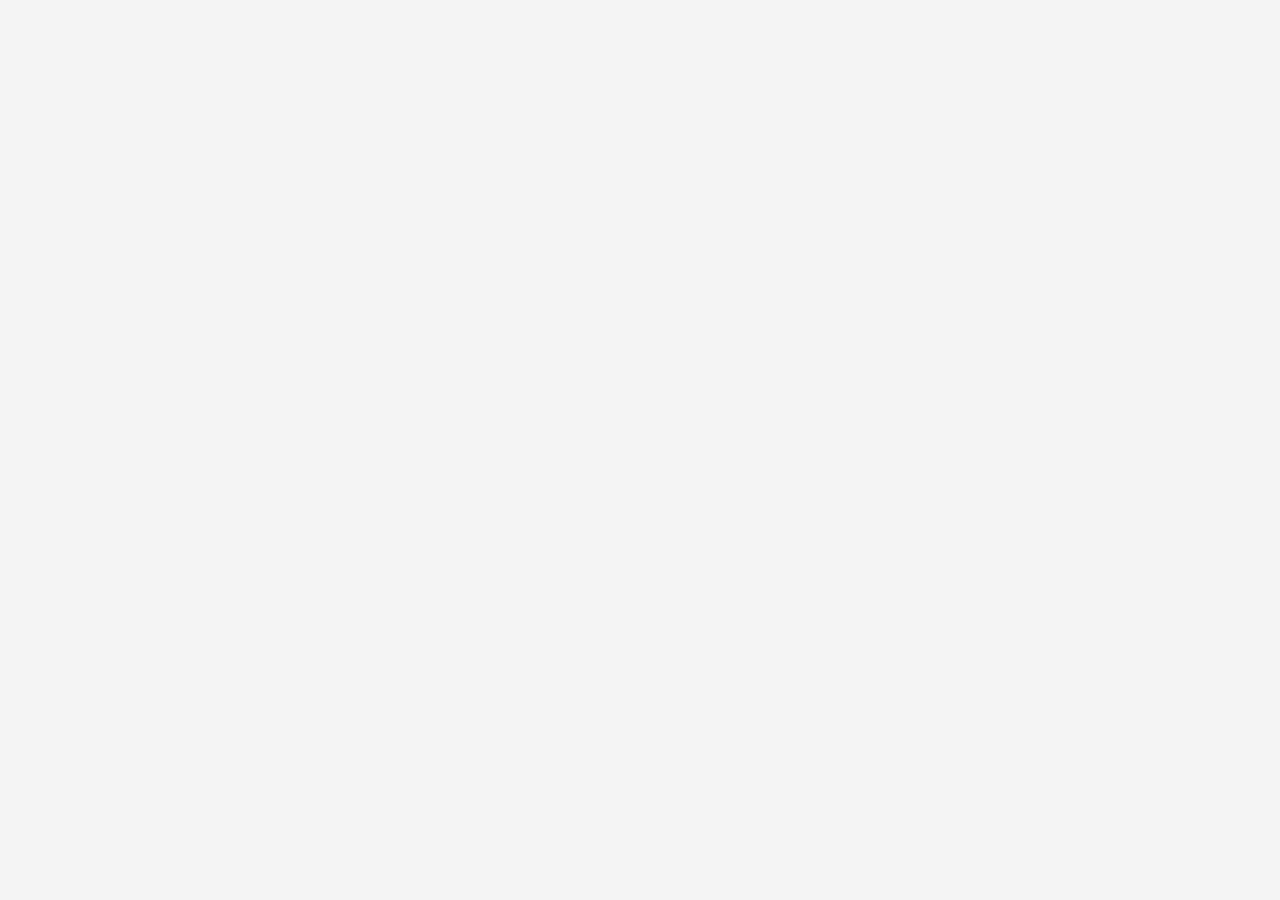
==== about.html @ 8f9e4d4a "sample website for expeirmentation" ====
<!DOCTYPE html>
<html lang="en">
<head>
  <meta charset="UTF-8">
  <meta name="viewport" content="width=device-width, initial-scale=1.0">
  <title>Experimentation | About</title>

  <!-- Adobe Target: pre-hiding snippet (prevents content flicker). Must load before at.js. -->
  <script>
    ;(function (win, doc, style, timeout) {
      var STYLE_ID = 'at-body-style';
      function getParent() { return doc.getElementsByTagName('head')[0]; }
      function addStyle(parent, id, def) {
        if (!parent) { return; }
        var s = doc.createElement('style');
        s.id = id; s.innerHTML = def; parent.appendChild(s);
      }
      function removeStyle(parent, id) {
        if (!parent) { return; }
        var s = doc.getElementById(id);
        if (!s) { return; }
        parent.removeChild(s);
      }
      addStyle(getParent(), STYLE_ID, style);
      setTimeout(function () { removeStyle(getParent(), STYLE_ID); }, timeout);
    }(window, document, 'body {opacity: 0 !important}', 3000));
  </script>

  <!-- Adobe Target: settings (Target-only, no Analytics). Must load before at.js. -->
  <script src="js/target-settings.js"></script>

  <!-- Adobe Target: at.js 2.x (self-hosted). Download from Target UI and place at js/at.js -->
  <script src="js/at.js"></script>

  <link rel="stylesheet" href="css/style.css">
</head>
<body>

  <nav class="navbar">
    <div class="nav-inner">
      <a href="index.html" class="brand">Experimentation</a>
      <button class="nav-toggle" aria-label="Toggle navigation">&#9776;</button>
      <ul class="nav-links" id="navLinks">
        <li><a href="index.html">Home</a></li>
        <li><a href="images.html">Images &amp; GIFs</a></li>
        <li><a href="video.html">Video</a></li>
        <li><a href="slider.html">Slider</a></li>
        <li><a href="about.html" class="active">About</a></li>
      </ul>
    </div>
  </nav>

  <main class="container">
    <h1>About this site</h1>

    <h2 class="section-title">Purpose</h2>
    <p>
      This is an experimentation website used to explore common web building
      blocks: multiple pages, navigation, headings, image galleries, animated
      GIFs, video players and an interactive slider.
    </p>

    <h2 class="section-title" style="margin-top:30px;">Tech</h2>
    <p>
      It is a static site built with plain HTML, CSS and JavaScript, and is
      designed to be hosted on GitHub Pages. Adobe Target's at.js is integrated
      on every page to support experimentation and personalization.
    </p>

    <h3>Pages</h3>
    <ul>
      <li><strong>Home</strong> &ndash; landing page and overview.</li>
      <li><strong>Images &amp; GIFs</strong> &ndash; responsive gallery.</li>
      <li><strong>Video</strong> &ndash; HTML5 and embedded video.</li>
      <li><strong>Slider</strong> &ndash; auto-playing carousel.</li>
    </ul>
  </main>

  <footer class="footer">
    <p>Built as an experimentation project &middot; Hosted on GitHub Pages</p>
  </footer>

  <script src="js/main.js"></script>
</body>
</html>
---- css/style.css ----
:root {
  --primary: #007BFF;
  --primary-dark: #0056b3;
  --bg: #f4f4f4;
  --text: #222;
  --muted: #666;
  --card: #ffffff;
}

* { box-sizing: border-box; }

body {
  font-family: Arial, Helvetica, sans-serif;
  background: var(--bg);
  color: var(--text);
  margin: 0;
  line-height: 1.6;
}

/* Navigation */
.navbar {
  background: var(--card);
  box-shadow: 0 2px 6px rgba(0, 0, 0, 0.08);
  position: sticky;
  top: 0;
  z-index: 100;
}

.nav-inner {
  max-width: 1100px;
  margin: 0 auto;
  display: flex;
  align-items: center;
  justify-content: space-between;
  padding: 14px 20px;
}

.brand {
  font-weight: bold;
  font-size: 1.2rem;
  color: var(--primary);
  text-decoration: none;
}

.nav-links {
  list-style: none;
  display: flex;
  gap: 20px;
  margin: 0;
  padding: 0;
}

.nav-links a {
  text-decoration: none;
  color: var(--text);
  padding: 6px 4px;
  transition: color 0.2s;
}

.nav-links a:hover,
.nav-links a.active {
  color: var(--primary);
  border-bottom: 2px solid var(--primary);
}

.nav-toggle {
  display: none;
  background: none;
  border: none;
  font-size: 1.5rem;
  cursor: pointer;
}

/* Layout */
.container {
  max-width: 1100px;
  margin: 0 auto;
  padding: 40px 20px;
}

.hero {
  text-align: center;
  padding: 70px 20px;
  background: linear-gradient(135deg, var(--primary), var(--primary-dark));
  color: #fff;
}

.hero h1 { font-size: 2.6rem; margin: 0 0 10px; }
.hero p { font-size: 1.1rem; opacity: 0.95; }

h2.section-title {
  border-left: 5px solid var(--primary);
  padding-left: 12px;
  margin-top: 0;
}

/* Buttons */
.btn {
  display: inline-block;
  background: var(--primary);
  color: #fff;
  border: none;
  padding: 10px 22px;
  border-radius: 5px;
  cursor: pointer;
  text-decoration: none;
  transition: background 0.2s;
}

.btn:hover { background: var(--primary-dark); }

/* Cards + grid */
.grid {
  display: grid;
  grid-template-columns: repeat(auto-fill, minmax(220px, 1fr));
  gap: 20px;
}

.card {
  background: var(--card);
  border-radius: 10px;
  box-shadow: 0 4px 10px rgba(0, 0, 0, 0.1);
  overflow: hidden;
}

.card img { width: 100%; display: block; }
.card .card-body { padding: 14px; }
.card h3 { margin: 0 0 6px; }
.card p { margin: 0; color: var(--muted); font-size: 0.9rem; }

/* Media */
.media-frame {
  width: 100%;
  border-radius: 10px;
  overflow: hidden;
  box-shadow: 0 4px 10px rgba(0, 0, 0, 0.1);
}

video, iframe { display: block; width: 100%; border: none; }

.footer {
  text-align: center;
  padding: 24px;
  color: var(--muted);
  font-size: 0.9rem;
}

/* Slider / carousel */
.slider {
  position: relative;
  max-width: 800px;
  margin: 0 auto;
  border-radius: 10px;
  overflow: hidden;
  box-shadow: 0 4px 10px rgba(0, 0, 0, 0.1);
}

.slides {
  display: flex;
  transition: transform 0.4s ease;
}

.slides img {
  min-width: 100%;
  height: 420px;
  object-fit: cover;
}

.slider-btn {
  position: absolute;
  top: 50%;
  transform: translateY(-50%);
  background: rgba(0, 0, 0, 0.5);
  color: #fff;
  border: none;
  font-size: 1.8rem;
  padding: 8px 16px;
  cursor: pointer;
}

.slider-btn:hover { background: rgba(0, 0, 0, 0.75); }
.slider-btn.prev { left: 0; }
.slider-btn.next { right: 0; }

.dots {
  text-align: center;
  padding: 14px 0;
}

.dot {
  height: 12px;
  width: 12px;
  margin: 0 4px;
  background: #ccc;
  border-radius: 50%;
  display: inline-block;
  cursor: pointer;
  border: none;
}

.dot.active { background: var(--primary); }

/* Responsive */
@media (max-width: 700px) {
  .nav-links {
    display: none;
    position: absolute;
    top: 56px;
    right: 0;
    background: var(--card);
    flex-direction: column;
    width: 200px;
    padding: 12px;
    box-shadow: 0 4px 10px rgba(0, 0, 0, 0.1);
  }
  .nav-links.open { display: flex; }
  .nav-toggle { display: block; }
  .slides img { height: 260px; }
}
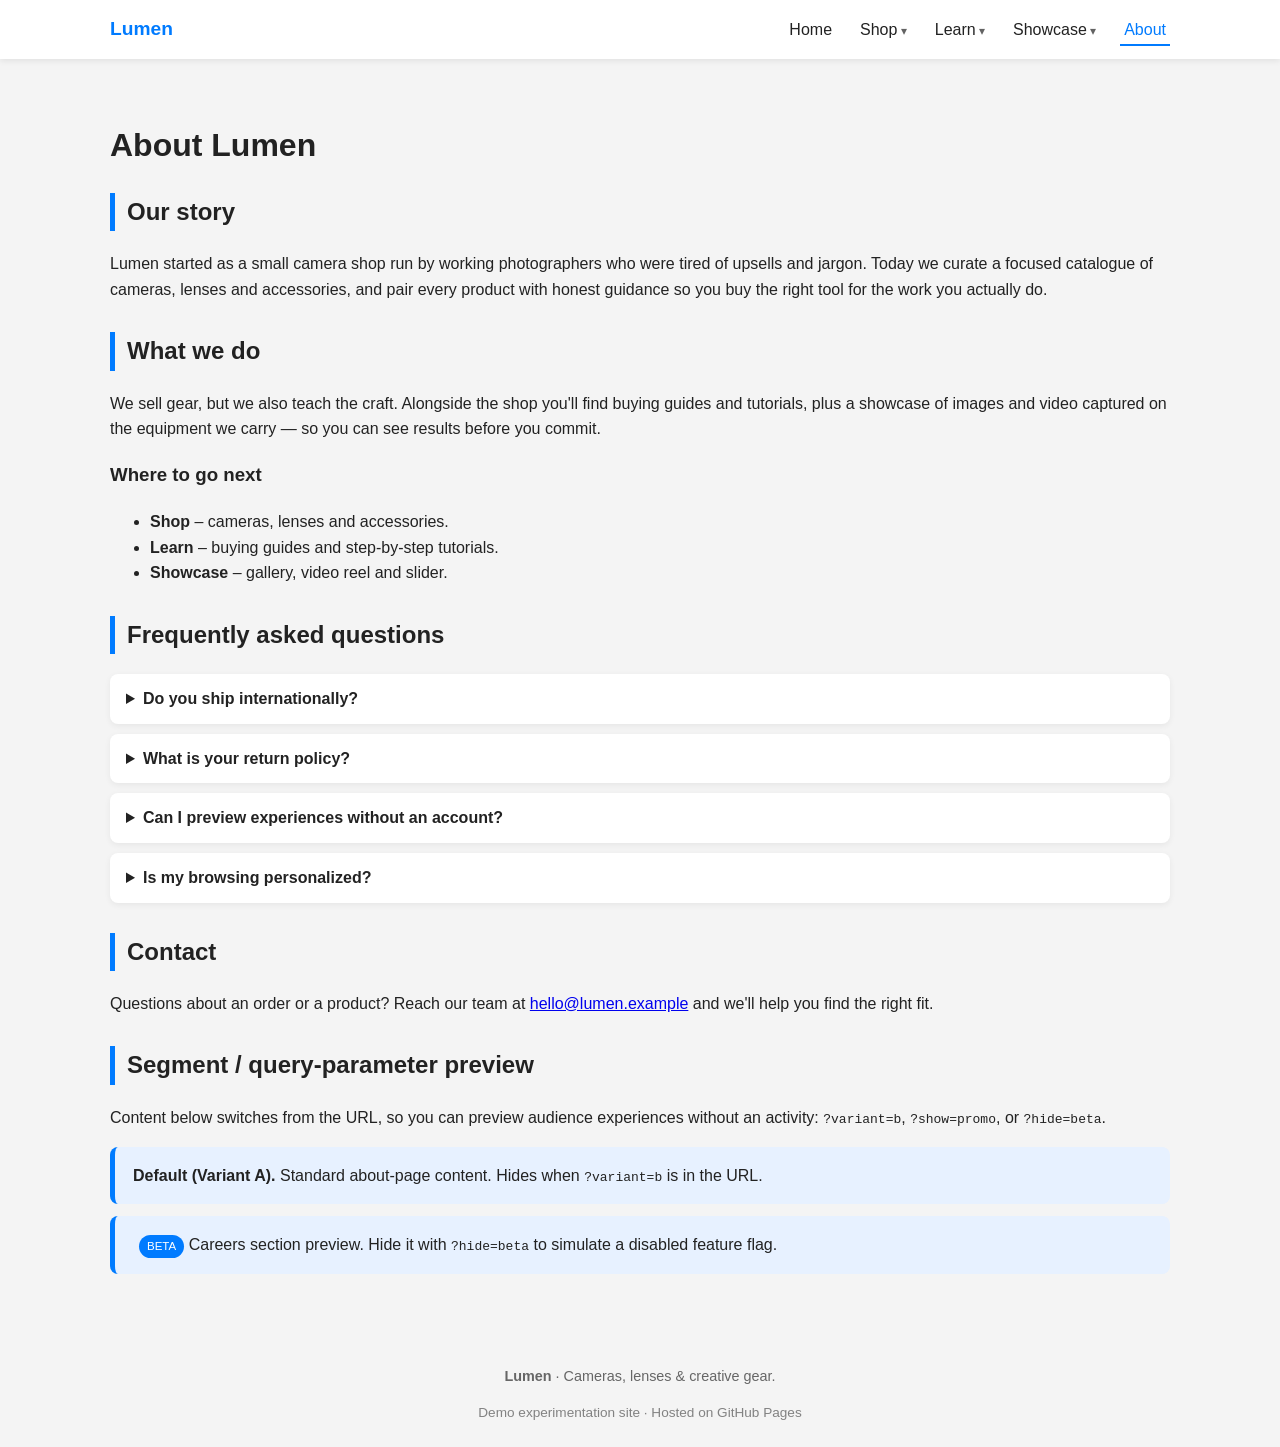
==== commit e6541bad: "sample website for expeirmentation" ====
--- a/about.html
+++ b/about.html
@@ -3,7 +3,7 @@
 <head>
   <meta charset="UTF-8">
   <meta name="viewport" content="width=device-width, initial-scale=1.0">
-  <title>Experimentation | About</title>
+  <title>Lumen | About</title>
 
   <!-- Adobe Target: pre-hiding snippet (prevents content flicker). Must load before at.js. -->
   <script>
@@ -29,57 +29,91 @@
   <!-- Adobe Target: settings (Target-only, no Analytics). Must load before at.js. -->
   <script src="js/target-settings.js"></script>
 
+  <!-- Adobe Target: page-level params (property token). Must load before at.js. -->
+  <script src="js/target-params.js"></script>
+
   <!-- Adobe Target: at.js 2.x (self-hosted). Download from Target UI and place at js/at.js -->
   <script src="js/at.js"></script>
 
   <link rel="stylesheet" href="css/style.css">
 </head>
-<body>
+<body data-nav-root="" data-nav-active="about">
 
-  <nav class="navbar">
-    <div class="nav-inner">
-      <a href="index.html" class="brand">Experimentation</a>
-      <button class="nav-toggle" aria-label="Toggle navigation">&#9776;</button>
-      <ul class="nav-links" id="navLinks">
-        <li><a href="index.html">Home</a></li>
-        <li><a href="images.html">Images &amp; GIFs</a></li>
-        <li><a href="video.html">Video</a></li>
-        <li><a href="slider.html">Slider</a></li>
-        <li><a href="about.html" class="active">About</a></li>
-      </ul>
-    </div>
-  </nav>
+  <!-- Experimentation: promo banner (reveal with ?show=promo) -->
+  <div class="promo-banner exp-hidden" data-toggle="promo">
+    🎉 Free next-day shipping this week — code <strong>LUMEN24</strong> at checkout.
+    <button class="btn btn-sm" data-track-mbox="promo-click">Shop the sale</button>
+  </div>
 
   <main class="container">
-    <h1>About this site</h1>
+    <h1>About Lumen</h1>
 
-    <h2 class="section-title">Purpose</h2>
+    <h2 class="section-title">Our story</h2>
     <p>
-      This is an experimentation website used to explore common web building
-      blocks: multiple pages, navigation, headings, image galleries, animated
-      GIFs, video players and an interactive slider.
+      Lumen started as a small camera shop run by working photographers who were
+      tired of upsells and jargon. Today we curate a focused catalogue of cameras,
+      lenses and accessories, and pair every product with honest guidance so you
+      buy the right tool for the work you actually do.
     </p>
 
-    <h2 class="section-title" style="margin-top:30px;">Tech</h2>
+    <h2 class="section-title" style="margin-top:30px;">What we do</h2>
     <p>
-      It is a static site built with plain HTML, CSS and JavaScript, and is
-      designed to be hosted on GitHub Pages. Adobe Target's at.js is integrated
-      on every page to support experimentation and personalization.
+      We sell gear, but we also teach the craft. Alongside the shop you'll find
+      buying guides and tutorials, plus a showcase of images and video captured on
+      the equipment we carry — so you can see results before you commit.
     </p>
 
-    <h3>Pages</h3>
+    <h3>Where to go next</h3>
     <ul>
-      <li><strong>Home</strong> &ndash; landing page and overview.</li>
-      <li><strong>Images &amp; GIFs</strong> &ndash; responsive gallery.</li>
-      <li><strong>Video</strong> &ndash; HTML5 and embedded video.</li>
-      <li><strong>Slider</strong> &ndash; auto-playing carousel.</li>
+      <li><strong>Shop</strong> &ndash; cameras, lenses and accessories.</li>
+      <li><strong>Learn</strong> &ndash; buying guides and step-by-step tutorials.</li>
+      <li><strong>Showcase</strong> &ndash; gallery, video reel and slider.</li>
     </ul>
+
+    <h2 class="section-title" style="margin-top:30px;">Frequently asked questions</h2>
+    <div class="faq">
+      <details><summary>Do you ship internationally?</summary><p>Yes. Standard and expedited shipping are available to most countries at checkout.</p></details>
+      <details><summary>What is your return policy?</summary><p>Unopened gear can be returned within 30 days for a full refund.</p></details>
+      <details><summary>Can I preview experiences without an account?</summary><p>Yes. Append URL parameters such as <code>?variant=b</code>, <code>?show=promo</code>, or <code>?hide=beta</code>.</p></details>
+      <details><summary>Is my browsing personalized?</summary><p>Adobe Target's at.js requests offers for the mbox regions on each page and applies them. No Adobe Analytics is loaded.</p></details>
+    </div>
+
+    <h2 class="section-title" style="margin-top:30px;">Contact</h2>
+    <p>
+      Questions about an order or a product? Reach our team at
+      <a href="mailto:hello@lumen.example">hello@lumen.example</a> and we'll help you
+      find the right fit.
+    </p>
+
+    <h2 class="section-title" style="margin-top:30px;">Segment / query-parameter preview</h2>
+    <p>
+      Content below switches from the URL, so you can preview audience experiences
+      without an activity: <code>?variant=b</code>, <code>?show=promo</code>, or <code>?hide=beta</code>.
+    </p>
+    <div class="notice" data-hide-if="variant=b">
+      <strong>Default (Variant A).</strong> Standard about-page content. Hides when
+      <code>?variant=b</code> is in the URL.
+    </div>
+    <div class="notice notice-alt exp-hidden" data-show-if="variant=b">
+      <strong>Variant B.</strong> Alternate story for a test audience — appears only
+      with <code>?variant=b</code>.
+    </div>
+    <div class="notice" data-toggle="beta">
+      <span class="badge">BETA</span> Careers section preview. Hide it with
+      <code>?hide=beta</code> to simulate a disabled feature flag.
+    </div>
   </main>
 
   <footer class="footer">
-    <p>Built as an experimentation project &middot; Hosted on GitHub Pages</p>
+    <div class="foot-inner">
+      <p><strong>Lumen</strong> &middot; Cameras, lenses &amp; creative gear.</p>
+      <p class="muted">Demo experimentation site &middot; Hosted on GitHub Pages</p>
+    </div>
   </footer>
 
+  <script src="js/nav.js"></script>
   <script src="js/main.js"></script>
+  <script src="js/mboxes.js"></script>
+  <script src="js/params.js"></script>
 </body>
 </html>
--- a/css/style.css
+++ b/css/style.css
@@ -217,3 +217,168 @@
   .nav-toggle { display: block; }
   .slides img { height: 260px; }
 }
+
+/* Experimentation utilities */
+.exp-hidden { display: none !important; }
+
+.promo-banner {
+  background: #ffca28;
+  color: #4a3b00;
+  text-align: center;
+  padding: 12px 16px;
+  font-weight: bold;
+}
+
+.btn-sm { padding: 6px 14px; font-size: 0.85rem; }
+.btn-outline {
+  background: transparent;
+  color: var(--primary);
+  border: 2px solid var(--primary);
+}
+.btn-outline:hover { background: var(--primary); color: #fff; }
+
+.notice {
+  border-radius: 8px;
+  padding: 16px 18px;
+  margin: 12px 0;
+  background: #e7f1ff;
+  border-left: 5px solid var(--primary);
+}
+.notice-alt { background: #e9f9ee; border-left-color: #28a745; }
+
+.badge {
+  display: inline-block;
+  background: var(--primary);
+  color: #fff;
+  font-size: 0.72rem;
+  padding: 2px 8px;
+  border-radius: 999px;
+  margin-left: 6px;
+}
+
+.stats {
+  display: grid;
+  grid-template-columns: repeat(auto-fit, minmax(140px, 1fr));
+  gap: 16px;
+  text-align: center;
+}
+.stat {
+  background: var(--card);
+  border-radius: 10px;
+  padding: 20px;
+  box-shadow: 0 4px 10px rgba(0, 0, 0, 0.08);
+}
+.stat .num { font-size: 2rem; font-weight: bold; color: var(--primary); }
+.stat .label { color: var(--muted); font-size: 0.9rem; }
+
+.filters { display: flex; flex-wrap: wrap; gap: 10px; margin-bottom: 16px; }
+
+.playlist { list-style: none; padding: 0; margin: 0; }
+.playlist li {
+  background: var(--card);
+  border-radius: 8px;
+  padding: 12px 16px;
+  margin-bottom: 10px;
+  box-shadow: 0 2px 6px rgba(0, 0, 0, 0.06);
+  display: flex;
+  justify-content: space-between;
+  align-items: center;
+}
+
+.faq details {
+  background: var(--card);
+  border-radius: 8px;
+  padding: 12px 16px;
+  margin-bottom: 10px;
+  box-shadow: 0 2px 6px rgba(0, 0, 0, 0.06);
+}
+.faq summary { cursor: pointer; font-weight: bold; }
+
+.thumbs { display: flex; gap: 8px; margin-top: 12px; flex-wrap: wrap; }
+.thumbs img { width: 80px; height: 54px; object-fit: cover; border-radius: 6px; cursor: pointer; }
+
+/* Hierarchical dropdown navigation */
+.nav-links li { position: relative; }
+.dropdown {
+  list-style: none;
+  margin: 0;
+  padding: 8px 0;
+  position: absolute;
+  top: 100%;
+  left: 0;
+  min-width: 200px;
+  background: var(--card);
+  border-radius: 8px;
+  box-shadow: 0 8px 20px rgba(0, 0, 0, 0.14);
+  opacity: 0;
+  visibility: hidden;
+  transform: translateY(6px);
+  transition: opacity 0.18s, transform 0.18s, visibility 0.18s;
+}
+.has-dropdown:hover > .dropdown,
+.has-dropdown.open > .dropdown {
+  opacity: 1;
+  visibility: visible;
+  transform: translateY(0);
+}
+.dropdown li { display: block; }
+.dropdown a {
+  display: block;
+  padding: 8px 18px;
+  white-space: nowrap;
+  border: none !important;
+}
+.dropdown a:hover { background: var(--bg); color: var(--primary); }
+.has-dropdown > a::after { content: " \25be"; font-size: 0.75em; opacity: 0.7; }
+
+/* Breadcrumbs */
+.crumbs {
+  max-width: 1100px;
+  margin: 0 auto;
+  padding: 14px 20px 0;
+  font-size: 0.85rem;
+  color: var(--muted);
+}
+.crumbs a { color: var(--primary); text-decoration: none; }
+.crumbs a:hover { text-decoration: underline; }
+.crumbs span { margin: 0 6px; opacity: 0.6; }
+
+/* Product listings */
+.product-grid {
+  display: grid;
+  grid-template-columns: repeat(auto-fill, minmax(240px, 1fr));
+  gap: 20px;
+}
+.product .card-body { display: flex; flex-direction: column; gap: 8px; }
+.price { font-weight: bold; color: var(--primary); font-size: 1.1rem; }
+.price .was { color: var(--muted); font-weight: normal; text-decoration: line-through; margin-left: 8px; font-size: 0.9rem; }
+.rating { color: #f5a623; font-size: 0.9rem; }
+.tag-row { display: flex; gap: 6px; flex-wrap: wrap; }
+.tag {
+  font-size: 0.72rem;
+  background: var(--bg);
+  color: var(--muted);
+  padding: 2px 8px;
+  border-radius: 999px;
+}
+
+/* Sub-page hero (compact) */
+.hero.hero-sub { padding: 46px 20px; }
+.hero.hero-sub h1 { font-size: 2rem; }
+
+/* Footer inner */
+.foot-inner { max-width: 1100px; margin: 0 auto; }
+.foot-inner .muted { font-size: 0.85rem; opacity: 0.8; margin: 4px 0 0; }
+
+@media (max-width: 768px) {
+  .dropdown {
+    position: static;
+    opacity: 1;
+    visibility: visible;
+    transform: none;
+    box-shadow: none;
+    padding: 0 0 0 14px;
+    display: none;
+  }
+  .has-dropdown.open > .dropdown { display: block; }
+}
